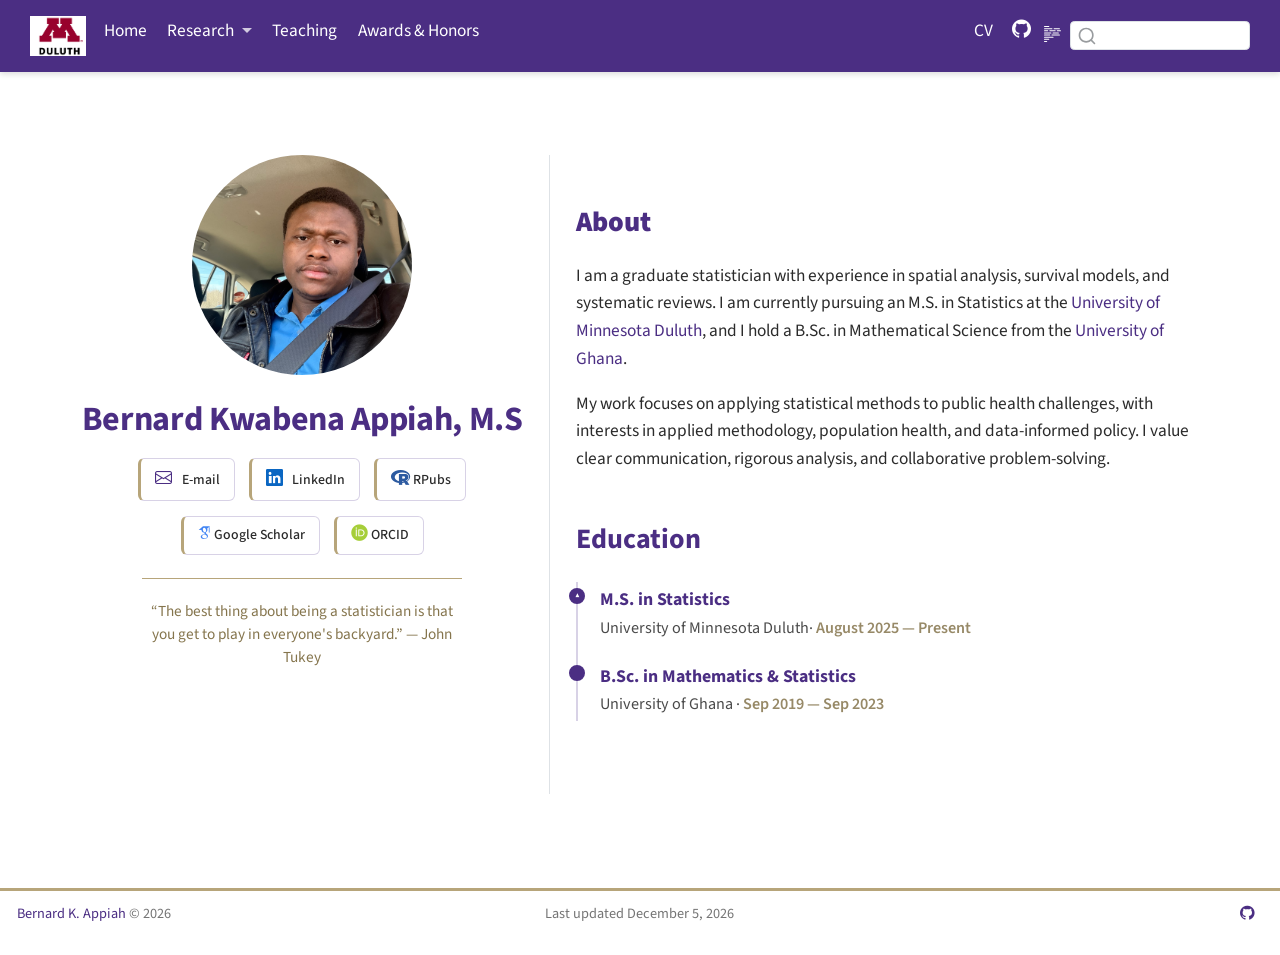
==== docs/index.html @ 7c4f12eb "Update Quarto website" ====
<!DOCTYPE html>
<html xmlns="http://www.w3.org/1999/xhtml" lang="en" xml:lang="en"><head>

<meta charset="utf-8">
<meta name="generator" content="quarto-1.10.18">

<meta name="viewport" content="width=device-width, initial-scale=1.0, user-scalable=yes">

<meta name="author" content="Bernard Kwabena Appiah">
<meta name="description" content="Academic website for Bernard Kwabena Appiah, specializing in statistical modeling and data science.">

<title>Bernard Kwabena Appiah, M.S</title>
<style>
/* Default styles provided by pandoc.
** See https://pandoc.org/MANUAL.html#variables-for-html for config info.
*/
span.smallcaps{font-variant: small-caps;}
div.columns{display: flex; gap: 1.5em;}
div.column{flex: auto;}
@media screen {
div.columns{gap: min(4vw, 1.5em);}
div.column{overflow-x: auto;}
}
div.hanging-indent{margin-left: 1.5em; text-indent: -1.5em;}
ul.task-list{list-style: none;}
ul.task-list li input[type="checkbox"] {
  width: 0.8em;
  margin: 0 0.8em 0.2em -1em; /* quarto-specific, see https://github.com/quarto-dev/quarto-cli/issues/4556 */ 
  vertical-align: middle;
}
</style>


<script src="site_libs/quarto-nav/quarto-nav.js"></script>
<script src="site_libs/clipboard/clipboard.min.js"></script>
<script src="site_libs/quarto-search/autocomplete.umd.js"></script>
<script src="site_libs/quarto-search/fuse.min.js"></script>
<script src="site_libs/quarto-search/quarto-search.js"></script>
<meta name="quarto:offset" content="./">
<script src="site_libs/quarto-html/quarto.js" type="module"></script>
<script src="site_libs/quarto-html/tabsets/tabsets.js" type="module"></script>
<script src="site_libs/quarto-html/popper.min.js"></script>
<script src="site_libs/quarto-html/tippy.umd.min.js"></script>
<link href="site_libs/quarto-html/tippy.css" rel="stylesheet">
<link href="site_libs/quarto-html/quarto-syntax-highlighting-64a204ab8560d761af7679ceaba22944.css" rel="stylesheet" id="quarto-text-highlighting-styles">
<script src="site_libs/bootstrap/bootstrap.min.js"></script>
<link href="site_libs/bootstrap/bootstrap-icons.css" rel="stylesheet">
<link href="site_libs/bootstrap/bootstrap-f96a53c066baaeff53745275c33fb2b3.min.css" rel="stylesheet" append-hash="true" id="quarto-bootstrap" data-mode="light">
<link href="site_libs/quarto-contrib/fontawesome6-1.2.0/all.min.css" rel="stylesheet">
<link href="site_libs/quarto-contrib/fontawesome6-1.2.0/latex-fontsize.css" rel="stylesheet">
<link href="site_libs/quarto-contrib/academicons-1.9.4/all.css" rel="stylesheet">
<link href="site_libs/quarto-contrib/academicons-1.9.4/size.css" rel="stylesheet">
<script id="quarto-search-options" type="application/json">{
  "location": "navbar",
  "copy-button": false,
  "collapse-after": 3,
  "panel-placement": "end",
  "type": "textbox",
  "limit": 50,
  "keyboard-shortcut": [
    "f",
    "/",
    "s"
  ],
  "language": {
    "search-no-results-text": "No results",
    "search-matching-documents-text": "matching documents",
    "search-copy-link-title": "Copy link to search",
    "search-hide-matches-text": "Hide additional matches",
    "search-more-match-text": "more match in this document",
    "search-more-matches-text": "more matches in this document",
    "search-clear-button-title": "Clear",
    "search-text-placeholder": "",
    "search-detached-cancel-button-title": "Cancel",
    "search-submit-button-title": "Submit",
    "search-label": "Search"
  }
}</script>
<script async="" src="https://www.googletagmanager.com/gtag/js?id=G-P4RRCG44LP"></script>

<script type="text/javascript">

window.dataLayer = window.dataLayer || [];
function gtag(){dataLayer.push(arguments);}
gtag('js', new Date());
gtag('config', 'G-P4RRCG44LP', { 'anonymize_ip': true});
</script>




<link rel="stylesheet" href="styles.css">
<meta property="og:title" content="Bernard Kwabena Appiah, M.S">
<meta property="og:image" content="https://bkappiah007.github.io/files/images/IMG_2571.jpeg">
<meta name="twitter:title" content="Bernard Kwabena Appiah, M.S">
<meta name="twitter:image" content="https://bkappiah007.github.io/files/images/IMG_2571.jpeg">
<meta name="twitter:card" content="summary_large_image">
</head>

<body class="nav-fixed quarto-light">

<div id="quarto-search-results"></div>
  <header id="quarto-header" class="headroom fixed-top">
    <nav class="navbar navbar-expand-lg " data-bs-theme="dark">
      <div class="navbar-container container-fluid">
      <div class="navbar-brand-container mx-auto">
    <a href="./index.html" class="navbar-brand navbar-brand-logo">
    <img src="./files/images/UMD logo.png" alt="University of Minnesota-Duluth" class="navbar-logo light-content">
    <img src="./files/images/UMD logo.png" alt="University of Minnesota-Duluth" class="navbar-logo dark-content">
    </a>
  </div>
            <div id="quarto-search" class="" title="Search"></div>
          <button class="navbar-toggler" type="button" data-bs-toggle="collapse" data-bs-target="#navbarCollapse" aria-controls="navbarCollapse" role="menu" aria-expanded="false" aria-label="Toggle navigation" onclick="if (window.quartoToggleHeadroom) { window.quartoToggleHeadroom(); }">
  <span class="navbar-toggler-icon"></span>
</button>
          <div class="collapse navbar-collapse" id="navbarCollapse">
            <ul class="navbar-nav navbar-nav-scroll me-auto">
  <li class="nav-item">
    <a class="nav-link active" href="./index.html" aria-current="page"> 
<span class="menu-text">Home</span></a>
  </li>  
  <li class="nav-item dropdown ">
    <a class="nav-link dropdown-toggle" href="#" id="nav-menu-research" role="link" data-bs-toggle="dropdown" aria-expanded="false">
 <span class="menu-text">Research</span>
    </a>
    <ul class="dropdown-menu" aria-labelledby="nav-menu-research">    
        <li>
    <a class="dropdown-item" href="./publications.html">
 <span class="dropdown-text">Selected Manuscripts</span></a>
  </li>  
        <li>
    <a class="dropdown-item" href="./projects.html">
 <span class="dropdown-text">Academic Projects</span></a>
  </li>  
    </ul>
  </li>
  <li class="nav-item">
    <a class="nav-link" href="./Teaching.html"> 
<span class="menu-text">Teaching</span></a>
  </li>  
  <li class="nav-item">
    <a class="nav-link" href="./Awards.html"> 
<span class="menu-text">Awards &amp; Honors</span></a>
  </li>  
</ul>
            <ul class="navbar-nav navbar-nav-scroll ms-auto">
  <li class="nav-item">
    <a class="nav-link" href="./files/Bernard CV.pdf" target="_blank"> 
<span class="menu-text">CV</span></a>
  </li>  
  <li class="nav-item compact">
    <a class="nav-link" href="https://github.com/bkappiah007" target="_blank"> <i class="bi bi-github" role="img">
</i> 
<span class="menu-text"></span></a>
  </li>  
</ul>
          </div> <!-- /navcollapse -->
            <div class="quarto-navbar-tools">
  <a href="" class="quarto-reader-toggle quarto-navigation-tool px-1" onclick="window.quartoToggleReader(); return false;" title="Toggle reader mode">
  <div class="quarto-reader-toggle-btn">
  <i class="bi"></i>
  </div>
</a>
</div>
      </div> <!-- /container-fluid -->
    </nav>
</header>
<!-- content -->
<div id="quarto-content" class="quarto-container page-columns page-rows-contents page-layout-full page-navbar">
<!-- sidebar -->
<!-- margin-sidebar -->
    
<!-- main -->
<main class="content column-page" id="quarto-document-content">




<div class="quarto-about-trestles column-page">
  <div class="about-entity">
    <img src="files/images/IMG_2571.jpeg" class="about-image
  rounded " style="width: 50%;">
<header id="title-block-header" class="quarto-title-block default">
<div class="quarto-title">
<h1 class="title">Bernard Kwabena Appiah, M.S</h1>
</div>
<div class="quarto-title-meta column-page">
  </div>
</header>
    <div class="about-links">
  <a href="mailto:appia063@d.umn.edu" class="about-link" rel="" target="">
    <i class="bi bi-envelope"></i>
     <span class="about-link-text">E-mail</span>
  </a>
  <a href="https://www.linkedin.com/in/bernard-kwabena-appia063/" class="about-link" rel="" target="_blank">
    <i class="bi bi-linkedin"></i>
     <span class="about-link-text">LinkedIn</span>
  </a>
  <a href="https://rpubs.com/Bernard07" class="about-link" rel="" target="">
     <span class="about-link-text"><i class="fa-brands fa-r-project" aria-label="r-project"></i> RPubs</span>
  </a>
  <a href="https://scholar.google.com/citations?user=Yy-I_XoAAAAJ&amp;hl=en" class="about-link" rel="" target="_blank">
     <span class="about-link-text"><i class="ai  ai-google-scholar" aria-label="google-scholar"></i> Google Scholar</span>
  </a>
  <a href="https://orcid.org/0009-0004-9199-4908" class="about-link" rel="" target="_blank">
     <span class="about-link-text"><i class="ai  ai-orcid" aria-label="orcid"></i> ORCID</span>
  </a>
</div>
  </div>
  <div class="about-contents"><div id="hero-heading">
<section id="about" class="level2">
<h2 data-anchor-id="about"><strong>About</strong></h2>
<div class="about">
<p>I am a graduate statistician with experience in spatial analysis, survival models, and systematic reviews. I am currently pursuing an M.S. in Statistics at the <a href="https://d.umn.edu">University of Minnesota Duluth</a>, and I hold a B.Sc. in Mathematical Science from the <a href="https://www.ug.edu.gh">University of Ghana</a>.</p>
<p>My work focuses on applying statistical methods to public health challenges, with interests in applied methodology, population health, and data-informed policy. I value clear communication, rigorous analysis, and collaborative problem-solving.</p>
</div>
</section>
<section id="education" class="level2">
<h2 data-anchor-id="education">Education</h2>
<div class="edu-timeline">
  <div class="edu-item edu-current">
    <div class="edu-degree">M.S. in Statistics</div>
    <div class="edu-school">University of Minnesota Duluth· <span class="edu-year">August 2025 — Present</span></div>
  </div>
  <div class="edu-item">
    <div class="edu-degree">B.Sc. in Mathematics &amp; Statistics</div>
    <div class="edu-school">University of Ghana · 
<span class="edu-year">Sep 2019 — Sep 2023</span></div>
  </div>
</div>
<!-- ## Experience -->
<!-- -   Research Assistant, University of New Mexico -->
<!-- -   Project Assistant, African American Student Services-UNM -->
<!-- ## Education -->
<!-- -   M.S. in Statistics, University of New Mexico (2024-Present) -->
</section>
<section id="section" class="level2">
<h2 data-anchor-id="section"><!-- -   B.S. in Mathematical Science, University of Ghana (2018-2022) --></h2>


</section>
</div></div>
</div>


</main> <!-- /main -->
<script id="quarto-html-after-body" type="application/javascript">
  window.document.addEventListener("DOMContentLoaded", function (event) {
    const isCodeAnnotation = (el) => {
      for (const clz of el.classList) {
        if (clz.startsWith('code-annotation-')) {                     
          return true;
        }
      }
      return false;
    }
    const onCopySuccess = function(e) {
      // button target
      const button = e.trigger;
      // don't keep focus
      button.blur();
      // flash "checked"
      button.classList.add('code-copy-button-checked');
      var currentTitle = button.getAttribute("title");
      button.setAttribute("title", "Copied!");
      let tooltip;
      if (window.bootstrap) {
        button.setAttribute("data-bs-toggle", "tooltip");
        button.setAttribute("data-bs-placement", "left");
        button.setAttribute("data-bs-title", "Copied!");
        tooltip = new bootstrap.Tooltip(button, 
          { trigger: "manual", 
            customClass: "code-copy-button-tooltip",
            offset: [0, -8]});
        tooltip.show();    
      }
      setTimeout(function() {
        if (tooltip) {
          tooltip.hide();
          button.removeAttribute("data-bs-title");
          button.removeAttribute("data-bs-toggle");
          button.removeAttribute("data-bs-placement");
        }
        button.setAttribute("title", currentTitle);
        button.classList.remove('code-copy-button-checked');
      }, 1000);
      // clear code selection
      e.clearSelection();
    }
    const getTextToCopy = function(trigger) {
      const outerScaffold = trigger.parentElement.cloneNode(true);
      const codeEl = outerScaffold.querySelector('code');
      for (const childEl of codeEl.children) {
        if (isCodeAnnotation(childEl)) {
          childEl.remove();
        }
      }
      return codeEl.innerText;
    }
    const clipboard = new window.ClipboardJS('.code-copy-button:not([data-in-quarto-modal])', {
      text: getTextToCopy
    });
    clipboard.on('success', onCopySuccess);
    if (window.document.getElementById('quarto-embedded-source-code-modal')) {
      const clipboardModal = new window.ClipboardJS('.code-copy-button[data-in-quarto-modal]', {
        text: getTextToCopy,
        container: window.document.getElementById('quarto-embedded-source-code-modal')
      });
      clipboardModal.on('success', onCopySuccess);
    }
      var localhostRegex = new RegExp(/^(?:http|https):\/\/localhost\:?[0-9]*\//);
      var mailtoRegex = new RegExp(/^mailto:/);
        var filterRegex = new RegExp("https:\/\/bkappiah007\.github\.io");
      var isInternal = (href) => {
          return filterRegex.test(href) || localhostRegex.test(href) || mailtoRegex.test(href);
      }
      // Inspect non-navigation links and adorn them if external
     var links = window.document.querySelectorAll('a[href]:not(.nav-link):not(.navbar-brand):not(.toc-action):not(.sidebar-link):not(.sidebar-item-toggle):not(.pagination-link):not(.no-external):not([aria-hidden]):not(.dropdown-item):not(.quarto-navigation-tool):not(.about-link)');
      for (var i=0; i<links.length; i++) {
        const link = links[i];
        if (!isInternal(link.href)) {
          // undo the damage that might have been done by quarto-nav.js in the case of
          // links that we want to consider external
          if (link.dataset.originalHref !== undefined) {
            link.href = link.dataset.originalHref;
          }
            // target, if specified
            link.setAttribute("target", "_blank");
            if (link.getAttribute("rel") === null) {
              link.setAttribute("rel", "noopener");
            }
        }
      }
    function tippyHover(el, contentFn, onTriggerFn, onUntriggerFn) {
      const config = {
        allowHTML: true,
        maxWidth: 500,
        delay: 100,
        arrow: false,
        appendTo: function(el) {
            return el.parentElement;
        },
        interactive: true,
        interactiveBorder: 10,
        theme: 'quarto',
        placement: 'bottom-start',
      };
      if (contentFn) {
        config.content = contentFn;
      }
      if (onTriggerFn) {
        config.onTrigger = onTriggerFn;
      }
      if (onUntriggerFn) {
        config.onUntrigger = onUntriggerFn;
      }
      window.tippy(el, config); 
    }
    const noterefs = window.document.querySelectorAll('a[role="doc-noteref"]');
    for (var i=0; i<noterefs.length; i++) {
      const ref = noterefs[i];
      tippyHover(ref, function() {
        // use id or data attribute instead here
        let href = ref.getAttribute('data-footnote-href') || ref.getAttribute('href');
        try { href = new URL(href).hash; } catch {}
        const id = href.replace(/^#\/?/, "");
        const note = window.document.getElementById(id);
        if (note) {
          return note.innerHTML;
        } else {
          return "";
        }
      });
    }
    const xrefs = window.document.querySelectorAll('a.quarto-xref');
    const processXRef = (id, note) => {
      // Strip column container classes
      const stripColumnClz = (el) => {
        el.classList.remove("page-full", "page-columns");
        if (el.children) {
          for (const child of el.children) {
            stripColumnClz(child);
          }
        }
      }
      stripColumnClz(note)
      if (id === null || id.startsWith('sec-')) {
        // Special case sections, only their first couple elements
        const container = document.createElement("div");
        if (note.children && note.children.length > 2) {
          container.appendChild(note.children[0].cloneNode(true));
          for (let i = 1; i < note.children.length; i++) {
            const child = note.children[i];
            if (child.tagName === "P" && child.innerText === "") {
              continue;
            } else {
              container.appendChild(child.cloneNode(true));
              break;
            }
          }
          if (window.Quarto?.typesetMath) {
            window.Quarto.typesetMath(container);
          }
          return container.innerHTML
        } else {
          if (window.Quarto?.typesetMath) {
            window.Quarto.typesetMath(note);
          }
          return note.innerHTML;
        }
      } else {
        // Remove any anchor links if they are present
        const anchorLink = note.querySelector('a.anchorjs-link');
        if (anchorLink) {
          anchorLink.remove();
        }
        if (window.Quarto?.typesetMath) {
          window.Quarto.typesetMath(note);
        }
        if (note.classList.contains("callout")) {
          return note.outerHTML;
        } else {
          return note.innerHTML;
        }
      }
    }
    for (var i=0; i<xrefs.length; i++) {
      const xref = xrefs[i];
      tippyHover(xref, undefined, function(instance) {
        instance.disable();
        let url = xref.getAttribute('href');
        let hash = undefined; 
        if (url.startsWith('#')) {
          hash = url;
        } else {
          try { hash = new URL(url).hash; } catch {}
        }
        if (hash) {
          const id = hash.replace(/^#\/?/, "");
          const note = window.document.getElementById(id);
          if (note !== null) {
            try {
              const html = processXRef(id, note.cloneNode(true));
              instance.setContent(html);
            } finally {
              instance.enable();
              instance.show();
            }
          } else {
            // See if we can fetch this
            fetch(url.split('#')[0])
            .then(res => res.text())
            .then(html => {
              const parser = new DOMParser();
              const htmlDoc = parser.parseFromString(html, "text/html");
              const note = htmlDoc.getElementById(id);
              if (note !== null) {
                const html = processXRef(id, note);
                instance.setContent(html);
              } 
            }).finally(() => {
              instance.enable();
              instance.show();
            });
          }
        } else {
          // See if we can fetch a full url (with no hash to target)
          // This is a special case and we should probably do some content thinning / targeting
          fetch(url)
          .then(res => res.text())
          .then(html => {
            const parser = new DOMParser();
            const htmlDoc = parser.parseFromString(html, "text/html");
            const note = htmlDoc.querySelector('main.content');
            if (note !== null) {
              // This should only happen for chapter cross references
              // (since there is no id in the URL)
              // remove the first header
              if (note.children.length > 0 && note.children[0].tagName === "HEADER") {
                note.children[0].remove();
              }
              const html = processXRef(null, note);
              instance.setContent(html);
            } 
          }).finally(() => {
            instance.enable();
            instance.show();
          });
        }
      }, function(instance) {
      });
    }
        let selectedAnnoteEl;
        const selectorForAnnotation = ( cell, annotation) => {
          let cellAttr = 'data-code-cell="' + cell + '"';
          let lineAttr = 'data-code-annotation="' +  annotation + '"';
          const selector = 'span[' + cellAttr + '][' + lineAttr + ']';
          return selector;
        }
        const selectCodeLines = (annoteEl) => {
          const doc = window.document;
          const targetCell = annoteEl.getAttribute("data-target-cell");
          const targetAnnotation = annoteEl.getAttribute("data-target-annotation");
          const annoteSpan = window.document.querySelector(selectorForAnnotation(targetCell, targetAnnotation));
          const lines = annoteSpan.getAttribute("data-code-lines").split(",");
          const lineIds = lines.map((line) => {
            return targetCell + "-" + line;
          })
          let top = null;
          let height = null;
          let parent = null;
          if (lineIds.length > 0) {
              //compute the position of the single el (top and bottom and make a div)
              const el = window.document.getElementById(lineIds[0]);
              top = el.offsetTop;
              height = el.offsetHeight;
              parent = el.parentElement.parentElement;
            if (lineIds.length > 1) {
              const lastEl = window.document.getElementById(lineIds[lineIds.length - 1]);
              const bottom = lastEl.offsetTop + lastEl.offsetHeight;
              height = bottom - top;
            }
            if (top !== null && height !== null && parent !== null) {
              // cook up a div (if necessary) and position it 
              let div = window.document.getElementById("code-annotation-line-highlight");
              if (div === null) {
                div = window.document.createElement("div");
                div.setAttribute("id", "code-annotation-line-highlight");
                div.style.position = 'absolute';
                parent.appendChild(div);
              }
              div.style.top = top - 2 + "px";
              div.style.height = height + 4 + "px";
              div.style.left = 0;
              let gutterDiv = window.document.getElementById("code-annotation-line-highlight-gutter");
              if (gutterDiv === null) {
                gutterDiv = window.document.createElement("div");
                gutterDiv.setAttribute("id", "code-annotation-line-highlight-gutter");
                gutterDiv.style.position = 'absolute';
                const codeCell = window.document.getElementById(targetCell);
                const gutter = codeCell.querySelector('.code-annotation-gutter');
                gutter.appendChild(gutterDiv);
              }
              gutterDiv.style.top = top - 2 + "px";
              gutterDiv.style.height = height + 4 + "px";
            }
            selectedAnnoteEl = annoteEl;
          }
        };
        const unselectCodeLines = () => {
          const elementsIds = ["code-annotation-line-highlight", "code-annotation-line-highlight-gutter"];
          elementsIds.forEach((elId) => {
            const div = window.document.getElementById(elId);
            if (div) {
              div.remove();
            }
          });
          selectedAnnoteEl = undefined;
        };
          // Handle positioning of the toggle
      window.addEventListener(
        "resize",
        throttle(() => {
          elRect = undefined;
          if (selectedAnnoteEl) {
            selectCodeLines(selectedAnnoteEl);
          }
        }, 10)
      );
      function throttle(fn, ms) {
      let throttle = false;
      let timer;
        return (...args) => {
          if(!throttle) { // first call gets through
              fn.apply(this, args);
              throttle = true;
          } else { // all the others get throttled
              if(timer) clearTimeout(timer); // cancel #2
              timer = setTimeout(() => {
                fn.apply(this, args);
                timer = throttle = false;
              }, ms);
          }
        };
      }
        // Attach click handler to the DT
        const annoteDls = window.document.querySelectorAll('dt[data-target-cell]');
        for (const annoteDlNode of annoteDls) {
          annoteDlNode.addEventListener('click', (event) => {
            const clickedEl = event.target;
            if (clickedEl !== selectedAnnoteEl) {
              unselectCodeLines();
              const activeEl = window.document.querySelector('dt[data-target-cell].code-annotation-active');
              if (activeEl) {
                activeEl.classList.remove('code-annotation-active');
              }
              selectCodeLines(clickedEl);
              clickedEl.classList.add('code-annotation-active');
            } else {
              // Unselect the line
              unselectCodeLines();
              clickedEl.classList.remove('code-annotation-active');
            }
          });
        }
    const findCites = (el) => {
      const parentEl = el.parentElement;
      if (parentEl) {
        const cites = parentEl.dataset.cites;
        if (cites) {
          return {
            el,
            cites: cites.split(' ')
          };
        } else {
          return findCites(el.parentElement)
        }
      } else {
        return undefined;
      }
    };
    var bibliorefs = window.document.querySelectorAll('a[role="doc-biblioref"]');
    for (var i=0; i<bibliorefs.length; i++) {
      const ref = bibliorefs[i];
      const citeInfo = findCites(ref);
      if (citeInfo) {
        tippyHover(citeInfo.el, function() {
          var popup = window.document.createElement('div');
          citeInfo.cites.forEach(function(cite) {
            var citeDiv = window.document.createElement('div');
            citeDiv.classList.add('hanging-indent');
            citeDiv.classList.add('csl-entry');
            var biblioDiv = window.document.getElementById('ref-' + cite);
            if (biblioDiv) {
              citeDiv.innerHTML = biblioDiv.innerHTML;
            }
            popup.appendChild(citeDiv);
          });
          return popup.innerHTML;
        });
      }
    }
  });
  </script>
</div> <!-- /content -->
<footer class="footer">
  <div class="nav-footer">
    <div class="nav-footer-left">
<a href="https://github.com/bkappiah007">Bernard K. Appiah</a> ©
<script>document.write(new Date().getFullYear())</script>
</div>   
    <div class="nav-footer-center">
Last updated
<script>document.write(new Date(document.lastModified).toLocaleDateString("en-US", {year:"numeric", month:"long", day:"numeric"}))</script>
</div>
    <div class="nav-footer-right">
      <ul class="footer-items list-unstyled">
    <li class="nav-item compact">
    <a class="nav-link" href="https://github.com/bkappiah" target="_blank">
      <i class="bi bi-github" role="img">
</i> 
    </a>
  </li>  
</ul>
    </div>
  </div>
</footer>




</body></html>
---- docs/site_libs/quarto-html/tippy.css ----
.tippy-box[data-animation=fade][data-state=hidden]{opacity:0}[data-tippy-root]{max-width:calc(100vw - 10px)}.tippy-box{position:relative;background-color:#333;color:#fff;border-radius:4px;font-size:14px;line-height:1.4;white-space:normal;outline:0;transition-property:transform,visibility,opacity}.tippy-box[data-placement^=top]>.tippy-arrow{bottom:0}.tippy-box[data-placement^=top]>.tippy-arrow:before{bottom:-7px;left:0;border-width:8px 8px 0;border-top-color:initial;transform-origin:center top}.tippy-box[data-placement^=bottom]>.tippy-arrow{top:0}.tippy-box[data-placement^=bottom]>.tippy-arrow:before{top:-7px;left:0;border-width:0 8px 8px;border-bottom-color:initial;transform-origin:center bottom}.tippy-box[data-placement^=left]>.tippy-arrow{right:0}.tippy-box[data-placement^=left]>.tippy-arrow:before{border-width:8px 0 8px 8px;border-left-color:initial;right:-7px;transform-origin:center left}.tippy-box[data-placement^=right]>.tippy-arrow{left:0}.tippy-box[data-placement^=right]>.tippy-arrow:before{left:-7px;border-width:8px 8px 8px 0;border-right-color:initial;transform-origin:center right}.tippy-box[data-inertia][data-state=visible]{transition-timing-function:cubic-bezier(.54,1.5,.38,1.11)}.tippy-arrow{width:16px;height:16px;color:#333}.tippy-arrow:before{content:"";position:absolute;border-color:transparent;border-style:solid}.tippy-content{position:relative;padding:5px 9px;z-index:1}
---- docs/site_libs/quarto-html/quarto-syntax-highlighting-64a204ab8560d761af7679ceaba22944.css ----
/* quarto syntax highlight colors */
:root {
  --quarto-hl-ot-color: #003B4F;
  --quarto-hl-at-color: #657422;
  --quarto-hl-ss-color: #20794D;
  --quarto-hl-an-color: #5E5E5E;
  --quarto-hl-fu-color: #4758AB;
  --quarto-hl-st-color: #20794D;
  --quarto-hl-cf-color: #003B4F;
  --quarto-hl-op-color: #5E5E5E;
  --quarto-hl-er-color: #AD0000;
  --quarto-hl-bn-color: #AD0000;
  --quarto-hl-al-color: #AD0000;
  --quarto-hl-va-color: #111111;
  --quarto-hl-bu-color: inherit;
  --quarto-hl-ex-color: inherit;
  --quarto-hl-pp-color: #AD0000;
  --quarto-hl-in-color: #5E5E5E;
  --quarto-hl-vs-color: #20794D;
  --quarto-hl-wa-color: #5E5E5E;
  --quarto-hl-do-color: #5E5E5E;
  --quarto-hl-im-color: #00769E;
  --quarto-hl-ch-color: #20794D;
  --quarto-hl-dt-color: #AD0000;
  --quarto-hl-fl-color: #AD0000;
  --quarto-hl-co-color: #5E5E5E;
  --quarto-hl-cv-color: #5E5E5E;
  --quarto-hl-cn-color: #8f5902;
  --quarto-hl-sc-color: #5E5E5E;
  --quarto-hl-dv-color: #AD0000;
  --quarto-hl-kw-color: #003B4F;
}

/* other quarto variables */
:root {
  --quarto-font-monospace: SFMono-Regular, Menlo, Monaco, Consolas, "Liberation Mono", "Courier New", monospace;
}

/* syntax highlight based on Pandoc's rules */
pre > code.sourceCode > span {
  color: #003B4F;
}

code.sourceCode > span {
  color: #003B4F;
}

div.sourceCode,
div.sourceCode pre.sourceCode {
  color: #003B4F;
}

/* Normal */
code span {
  color: #003B4F;
}

/* Alert */
code span.al {
  color: #AD0000;
  font-style: inherit;
}

/* Annotation */
code span.an {
  color: #5E5E5E;
  font-style: inherit;
}

/* Attribute */
code span.at {
  color: #657422;
  font-style: inherit;
}

/* BaseN */
code span.bn {
  color: #AD0000;
  font-style: inherit;
}

/* BuiltIn */
code span.bu {
  font-style: inherit;
}

/* ControlFlow */
code span.cf {
  color: #003B4F;
  font-weight: bold;
  font-style: inherit;
}

/* Char */
code span.ch {
  color: #20794D;
  font-style: inherit;
}

/* Constant */
code span.cn {
  color: #8f5902;
  font-style: inherit;
}

/* Comment */
code span.co {
  color: #5E5E5E;
  font-style: inherit;
}

/* CommentVar */
code span.cv {
  color: #5E5E5E;
  font-style: italic;
}

/* Documentation */
code span.do {
  color: #5E5E5E;
  font-style: italic;
}

/* DataType */
code span.dt {
  color: #AD0000;
  font-style: inherit;
}

/* DecVal */
code span.dv {
  color: #AD0000;
  font-style: inherit;
}

/* Error */
code span.er {
  color: #AD0000;
  font-style: inherit;
}

/* Extension */
code span.ex {
  font-style: inherit;
}

/* Float */
code span.fl {
  color: #AD0000;
  font-style: inherit;
}

/* Function */
code span.fu {
  color: #4758AB;
  font-style: inherit;
}

/* Import */
code span.im {
  color: #00769E;
  font-style: inherit;
}

/* Information */
code span.in {
  color: #5E5E5E;
  font-style: inherit;
}

/* Keyword */
code span.kw {
  color: #003B4F;
  font-weight: bold;
  font-style: inherit;
}

/* Operator */
code span.op {
  color: #5E5E5E;
  font-style: inherit;
}

/* Other */
code span.ot {
  color: #003B4F;
  font-style: inherit;
}

/* Preprocessor */
code span.pp {
  color: #AD0000;
  font-style: inherit;
}

/* SpecialChar */
code span.sc {
  color: #5E5E5E;
  font-style: inherit;
}

/* SpecialString */
code span.ss {
  color: #20794D;
  font-style: inherit;
}

/* String */
code span.st {
  color: #20794D;
  font-style: inherit;
}

/* Variable */
code span.va {
  color: #111111;
  font-style: inherit;
}

/* VerbatimString */
code span.vs {
  color: #20794D;
  font-style: inherit;
}

/* Warning */
code span.wa {
  color: #5E5E5E;
  font-style: italic;
}

.prevent-inlining {
  content: "</";
}

/*# sourceMappingURL=9d8d5bb603a83b8298b89080a598c93b.css.map */
---- docs/site_libs/quarto-contrib/fontawesome6-1.2.0/latex-fontsize.css ----
.fa-tiny {
  font-size: 0.5em;
}
.fa-scriptsize {
  font-size: 0.7em;
}
.fa-footnotesize {
  font-size: 0.8em;
}
.fa-small {
  font-size: 0.9em;
}
.fa-normalsize {
  font-size: 1em;
}
.fa-large {
  font-size: 1.2em;
}
.fa-Large {
  font-size: 1.5em;
}
.fa-LARGE {
  font-size: 1.75em;
}
.fa-huge {
  font-size: 2em;
}
.fa-Huge {
  font-size: 2.5em;
}
---- docs/site_libs/quarto-contrib/academicons-1.9.4/all.css ----
/*
 *  Academicons 1.9.4 by James Walsh (https://github.com/jpswalsh) and Katja Bercic (https://github.com/katjabercic)
 *  Fonts generated using FontForge - https://fontforge.org
 *  Square icons designed to be used alongside Font Awesome square icons - https://fortawesome.github.io/Font-Awesome/
 *  Licenses - Font: SIL OFL 1.1, CSS: MIT License
 */
@font-face {
  font-family: 'Academicons';
  font-style: normal;
  font-weight: 400;
  font-display: block;
  src: url('1e21o67/academicons.eot');
  src: url('1e21o67/academicons.eot') format('embedded-opentype'),
    url('1e21o67/academicons.ttf') format('truetype'),
    url('1e21o67/academicons.woff') format('woff'),
    url('1e21o67/academicons.svg') format('svg');
}

.ai {
  font-family: 'Academicons';
  font-weight: 400;
  -moz-osx-font-smoothing: grayscale;
  -webkit-font-smoothing: antialiased;
  display: inline-block;
  font-style: normal;
  font-variant: normal;
  text-rendering: auto;
  line-height: 1;
}

.ai-academia:before {
  content: "\e9af";
}

.ai-academia-square:before {
  content: "\e93d";
}

.ai-acclaim:before {
  content: "\e92e";
}

.ai-acclaim-square:before {
  content: "\e93a";
}

.ai-acm:before {
  content: "\e93c";
}

.ai-acm-square:before {
  content: "\e95d";
}

.ai-acmdl:before {
  content: "\e96a";
}

.ai-acmdl-square:before {
  content: "\e9d3";
}

.ai-ads:before {
  content: "\e9cb";
}

.ai-ads-square:before {
  content: "\e94a";
}

.ai-africarxiv:before {
  content: "\e91b";
}

.ai-africarxiv-square:before {
  content: "\e90b";
}

.ai-archive:before {
  content: "\e955";
}

.ai-archive-square:before {
  content: "\e956";
}

.ai-arxiv:before {
  content: "\e974";
}

.ai-arxiv-square:before {
  content: "\e9a6";
}

.ai-biorxiv:before {
  content: "\e9a2";
}

.ai-biorxiv-square:before {
  content: "\e98b";
}

.ai-ceur:before {
  content: "\e96d";
}

.ai-ceur-square:before {
  content: "\e92f";
}

.ai-ciencia-vitae:before {
  content: "\e912";
}

.ai-ciencia-vitae-square:before {
  content: "\e913";
}

.ai-clarivate:before {
  content: "\e924";
}

.ai-clarivate-square:before {
  content: "\e925";
}

.ai-closed-access:before {
  content: "\e942";
}

.ai-closed-access-square:before {
  content: "\e943";
}

.ai-conversation:before {
  content: "\e94c";
}

.ai-conversation-square:before {
  content: "\e915";
}

.ai-coursera:before {
  content: "\e95f";
}

.ai-coursera-square:before {
  content: "\e97f";
}

.ai-crossref:before {
  content: "\e918";
}

.ai-crossref-square:before {
  content: "\e919";
}

.ai-cv:before {
  content: "\e9a5";
}

.ai-cv-square:before {
  content: "\e90a";
}

.ai-datacite:before {
  content: "\e91c";
}

.ai-datacite-square:before {
  content: "\e91d";
}

.ai-dataverse:before {
  content: "\e9f7";
}

.ai-dataverse-square:before {
  content: "\e9e4";
}

.ai-dblp:before {
  content: "\e94f";
}

.ai-dblp-square:before {
  content: "\e93f";
}

.ai-depsy:before {
  content: "\e97a";
}

.ai-depsy-square:before {
  content: "\e94b";
}

.ai-doi:before {
  content: "\e97e";
}

.ai-doi-square:before {
  content: "\e98f";
}

.ai-dryad:before {
  content: "\e97c";
}

.ai-dryad-square:before {
  content: "\e98c";
}

.ai-elsevier:before {
  content: "\e961";
}

.ai-elsevier-square:before {
  content: "\e910";
}

.ai-figshare:before {
  content: "\e981";
}

.ai-figshare-square:before {
  content: "\e9e7";
}

.ai-google-scholar:before {
  content: "\e9d4";
}

.ai-google-scholar-square:before {
  content: "\e9f9";
}

.ai-hal:before {
  content: "\e92c";
}

.ai-hal-square:before {
  content: "\e92d";
}

.ai-hypothesis:before {
  content: "\e95a";
}

.ai-hypothesis-square:before {
  content: "\e95b";
}

.ai-ideas-repec:before {
  content: "\e9ed";
}

.ai-ideas-repec-square:before {
  content: "\e9f8";
}

.ai-ieee:before {
  content: "\e929";
}

.ai-ieee-square:before {
  content: "\e9b9";
}

.ai-impactstory:before {
  content: "\e9cf";
}

.ai-impactstory-square:before {
  content: "\e9aa";
}

.ai-inaturalist:before {
  content: "\e900";
}

.ai-inaturalist-square:before {
  content: "\e901";
}

.ai-inpn:before {
  content: "\e902";
}

.ai-inpn-square:before {
  content: "\e903";
}

.ai-inspire:before {
  content: "\e9e9";
}

.ai-inspire-square:before {
  content: "\e9fe";
}

.ai-isidore:before {
  content: "\e936";
}

.ai-isidore-square:before {
  content: "\e954";
}

.ai-isni:before {
  content: "\e957";
}

.ai-isni-square:before {
  content: "\e958";
}

.ai-jstor:before {
  content: "\e938";
}

.ai-jstor-square:before {
  content: "\e944";
}

.ai-lattes:before {
  content: "\e9b3";
}

.ai-lattes-square:before {
  content: "\e99c";
}

.ai-mathoverflow:before {
  content: "\e9f6";
}

.ai-mathoverflow-square:before {
  content: "\e97b";
}

.ai-mendeley:before {
  content: "\e9f0";
}

.ai-mendeley-square:before {
  content: "\e9f3";
}

.ai-moodle:before {
  content: "\e907";
}

.ai-moodle-square:before {
  content: "\e908";
}

.ai-mtmt:before {
  content: "\e950";
}

.ai-mtmt-square:before {
  content: "\e951";
}

.ai-nakala:before {
  content: "\e940";
}

.ai-nakala-square:before {
  content: "\e941";
}

.ai-obp:before {
  content: "\e92a";
}

.ai-obp-square:before {
  content: "\e92b";
}

.ai-open-access:before {
  content: "\e939";
}

.ai-open-access-square:before {
  content: "\e9f4";
}

.ai-open-data:before {
  content: "\e966";
}

.ai-open-data-square:before {
  content: "\e967";
}

.ai-open-materials:before {
  content: "\e968";
}

.ai-open-materials-square:before {
  content: "\e969";
}

.ai-openedition:before {
  content: "\e946";
}

.ai-openedition-square:before {
  content: "\e947";
}

.ai-orcid:before {
  content: "\e9d9";
}

.ai-orcid-square:before {
  content: "\e9c3";
}

.ai-osf:before {
  content: "\e9ef";
}

.ai-osf-square:before {
  content: "\e931";
}

.ai-overleaf:before {
  content: "\e914";
}

.ai-overleaf-square:before {
  content: "\e98d";
}

.ai-philpapers:before {
  content: "\e98a";
}

.ai-philpapers-square:before {
  content: "\e96f";
}

.ai-piazza:before {
  content: "\e99a";
}

.ai-piazza-square:before {
  content: "\e90c";
}

.ai-preregistered:before {
  content: "\e906";
}

.ai-preregistered-square:before {
  content: "\e96b";
}

.ai-protocols:before {
  content: "\e952";
}

.ai-protocols-square:before {
  content: "\e953";
}

.ai-psyarxiv:before {
  content: "\e90e";
}

.ai-psyarxiv-square:before {
  content: "\e90f";
}

.ai-publons:before {
  content: "\e937";
}

.ai-publons-square:before {
  content: "\e94e";
}

.ai-pubmed:before {
  content: "\e99f";
}

.ai-pubmed-square:before {
  content: "\e97d";
}

.ai-pubpeer:before {
  content: "\e922";
}

.ai-pubpeer-square:before {
  content: "\e923";
}

.ai-researcherid:before {
  content: "\e91a";
}

.ai-researcherid-square:before {
  content: "\e95c";
}

.ai-researchgate:before {
  content: "\e95e";
}

.ai-researchgate-square:before {
  content: "\e99e";
}

.ai-ror:before {
  content: "\e948";
}

.ai-ror-square:before {
  content: "\e949";
}

.ai-sci-hub:before {
  content: "\e959";
}

.ai-sci-hub-square:before {
  content: "\e905";
}

.ai-scirate:before {
  content: "\e98e";
}

.ai-scirate-square:before {
  content: "\e99d";
}

.ai-scopus:before {
  content: "\e91e";
}

.ai-scopus-square:before {
  content: "\e91f";
}

.ai-semantic-scholar:before {
  content: "\e96e";
}

.ai-semantic-scholar-square:before {
  content: "\e96c";
}

.ai-springer:before {
  content: "\e928";
}

.ai-springer-square:before {
  content: "\e99b";
}

.ai-ssrn:before {
  content: "\e916";
}

.ai-ssrn-square:before {
  content: "\e917";
}

.ai-stackoverflow:before {
  content: "\e920";
}

.ai-stackoverflow-square:before {
  content: "\e921";
}

.ai-viaf:before {
  content: "\e933";
}

.ai-viaf-square:before {
  content: "\e934";
}

.ai-wiley:before {
  content: "\e926";
}

.ai-wiley-square:before {
  content: "\e927";
}

.ai-zenodo:before {
  content: "\e911";
}

.ai-zotero:before {
  content: "\e962";
}

.ai-zotero-square:before {
  content: "\e932";
}

/*  Duplication of the FontAwesome style classes using 'ai' in place of 'fa'. */
.ai-lg {
  font-size: 1.33333em;
  line-height: 0.75em;
  vertical-align: -.0667em;
}

.ai-xs {
  font-size: .75em;
}

.ai-sm {
  font-size: .875em;
}

.ai-1x {
  font-size: 1em;
}

.ai-2x {
  font-size: 2em;
}

.ai-3x {
  font-size: 3em;
}

.ai-4x {
  font-size: 4em;
}

.ai-5x {
  font-size: 5em;
}

.ai-6x {
  font-size: 6em;
}

.ai-7x {
  font-size: 7em;
}

.ai-8x {
  font-size: 8em;
}

.ai-9x {
  font-size: 9em;
}

.ai-10x {
  font-size: 10em;
}

.ai-fw {
  text-align: center;
  width: 1.25em;
}

.ai-ul {
  list-style-type: none;
  margin-left: 2.5em;
  padding-left: 0;
}

.ai-ul>li {
  position: relative;
}

.ai-li {
  left: -2em;
  position: absolute;
  text-align: center;
  width: 2em;
  line-height: inherit;
}

.ai-border {
  border: solid 0.08em #eee;
  border-radius: .1em;
  padding: .2em .25em .15em;
}

.ai-pull-left {
  float: left;
}

.ai-pull-right {
  float: right;
}

.ai.ai-pull-left {
  margin-right: .3em;
}

.ai.ai-pull-right {
  margin-right: .3em;
}

.ai-stack {
  display: inline-block;
  height: 2em;
  line-height: 2em;
  position: relative;
  vertical-align: middle;
  width: 2.5em;
}

.ai-stack-1x,
.ai-stack-2x {
  left: 0;
  position: absolute;
  text-align: center;
  width: 100%;
}

.ai-stack-1x {
  line-height: inherit;
}

.ai-stack-2x {
  font-size: 2em;
}

.ai-inverse {
  color: #fff;
}
---- docs/site_libs/quarto-contrib/academicons-1.9.4/size.css ----
.ai-tiny {
  font-size: 0.5em;
}

.ai-scriptsize {
  font-size: 0.7em;
}

.ai-footnotesize {
  font-size: 0.8em;
}

.ai-small {
  font-size: 0.9em;
}

.ai-normalsize {
  font-size: 1em;
}

.ai-large {
  font-size: 1.2em;
}

.ai-Large {
  font-size: 1.5em;
}

.ai-LARGE {
  font-size: 1.75em;
}

.ai-huge {
  font-size: 2em;
}

.ai-Huge {
  font-size: 2.5em;
}

.ai-1x {
  font-size: 1em;
}

.ai-2x {
  font-size: 2em;
}

.ai-3x {
  font-size: 3em;
}

.ai-4x {
  font-size: 4em;
}

.ai-5x {
  font-size: 5em;
}

.ai-6x {
  font-size: 6em;
}

.ai-7x {
  font-size: 7em;
}

.ai-8x {
  font-size: 8em;
}

.ai-9x {
  font-size: 9em;
}

.ai-10x {
  font-size: 10em;
}

.ai-2xs {
  font-size: 0.625em;
  line-height: 0.1em;
  vertical-align: 0.225em;
}

.ai-xs {
  font-size: 0.75em;
  line-height: 0.08333em;
  vertical-align: 0.125em;
}

.ai-sm {
  font-size: 0.875em;
  line-height: 0.07143em;
  vertical-align: 0.05357em;
}

.ai-lg {
  font-size: 1.25em;
  line-height: 0.05em;
  vertical-align: -0.075em;
}

.ai-xl {
  font-size: 1.5em;
  line-height: 0.04167em;
  vertical-align: -0.125em;
}

.ai-2xl {
  font-size: 2em;
  line-height: 0.03125em;
  vertical-align: -0.1875em;
}
---- docs/styles.css ----
/* =========================================================
   University of Washington brand theme (light / default)
   Husky Purple #4B2E83  |  Husky Gold #B7A57A  |  Metallic Gold #85754D
   ========================================================= */

:root {
  --uw-purple: #4B2E83;
  --uw-purple-light: #6a4ba8;
  --uw-gold: #B7A57A;
  --uw-metallic-gold: #85754D;
  --uw-ink: #2b2b2b;

  /* Override Bootstrap/cosmo body text so prose is dark, not faded gray */
  --bs-body-color: #2b2b2b;
  --bs-body-color-rgb: 43, 43, 43;
  --bs-emphasis-color: #1a1a1a;
  --bs-secondary-color: rgba(43, 43, 43, 0.85);
}

body { color: var(--uw-ink); font-size: 1.02rem; line-height: 1.6; }

/* Force readable dark text on all prose (cosmo dims it by default) */
body,
p, li, span, td, th, dd, dt,
.about-entity, .about-entity p,
.quarto-about-trestles .about-entity,
.about-contents, .about-contents p,
figcaption, .figure-caption,
.lead, blockquote {
  color: var(--uw-ink);
}
.text-muted, .navbar-text { color: #5a5566 !important; }

/* Links keep brand color (override the rule above) */
a { color: var(--uw-purple); text-decoration: none; }
a:hover, a:focus { color: var(--uw-metallic-gold); text-decoration: underline; }

h1, h4 { color: var(--uw-purple); font-weight: 700; }
h1 { letter-spacing: -0.01em; }
h2, h3 {
  color: var(--uw-purple);
  font-weight: 700;
  border-bottom: 2px solid var(--uw-gold);
  padding-bottom: 0.3rem;
  margin-top: 1.8em;
}

.navbar { box-shadow: 0 2px 6px rgba(0, 0, 0, 0.15); }
.navbar .navbar-brand { font-weight: 700; letter-spacing: 0.01em; }
.navbar .nav-link:hover, .navbar .nav-link:focus { color: var(--uw-gold) !important; }
.navbar .dropdown-menu { border-top: 3px solid var(--uw-gold); }
.navbar .dropdown-item:hover { background-color: rgba(75, 46, 131, 0.08); color: var(--uw-purple); }
.navbar-brand img,
.navbar .navbar-logo {
  max-height: 40px;
  width: auto;
}

/* Clean circular photo, left-aligned, no ring */
.about-image img,
.about-entity img,
#hero-heading img,
.quarto-about-trestles .about-image img {
  border-radius: 50% !important;
  aspect-ratio: 1 / 1 !important;
  width: 220px !important;
  height: 220px !important;
  object-fit: cover !important;
  border: none !important;
}

/* Social buttons: solid, readable */
.about-link {
  color: var(--uw-purple) !important;
  border: 1px solid var(--uw-purple);
  border-radius: 6px;
  transition: all 0.15s ease-in-out;
}
.about-link:hover { background-color: var(--uw-purple); color: #fff !important; }

.btn-primary { background-color: var(--uw-purple); border-color: var(--uw-purple); }
.btn-primary:hover, .btn-primary:focus { background-color: var(--uw-metallic-gold); border-color: var(--uw-metallic-gold); }

blockquote { border-left: 4px solid var(--uw-gold); padding-left: 1rem; }

code { color: var(--uw-metallic-gold); }
div.sourceCode { border-left: 3px solid var(--uw-gold); border-radius: 4px; }

.nav-footer { border-top: 3px solid var(--uw-gold); }
.nav-footer a { color: var(--uw-purple); }

/* =========================================================
   YOUR ORIGINAL STYLES (preserved; accent colors moved to UW palette)
   ========================================================= */

.project-grid {
  display: grid;
  grid-template-columns: repeat(2, minmax(280px, 1fr));
  gap: 2rem;
  padding: 1rem 0;
}
.quarto-grid-item {
  display: flex; flex-direction: column;
  text-decoration: none; color: inherit;
  background: #fff; border-radius: 20px; overflow: hidden;
  box-shadow: 0 4px 12px rgba(0, 0, 0, 0.06);
  transition: transform 0.3s ease, box-shadow 0.3s ease;
}
.quarto-grid-item:hover { transform: scale(1.03); box-shadow: 0 8px 24px rgba(75, 46, 131, 0.18); }
.quarto-grid-item img { width: 100%; height: 200px; object-fit: cover; border-bottom: 1px solid #eee; }
.card-title {
  font-weight: 700; font-size: 1.1rem;
  padding: 0.75rem 1rem 0 1rem; text-align: center; color: var(--uw-purple);
}
.card-description { font-size: 0.95rem; padding: 0.5rem 1rem 1rem 1rem; text-align: center; }

#TOC, .toc, .tocify { color: var(--uw-purple); }
#TOC a, .toc a, .tocify a { color: var(--uw-purple); }
#TOC a.active, .tocify .tocify-focus {
  color: var(--uw-purple) !important; font-weight: bold; border-left: 2px solid var(--uw-purple);
}

.colored-link {
  color: var(--uw-purple); font-weight: 500; text-decoration: none;
  border-bottom: 1px solid var(--uw-purple); transition: all 0.2s ease-in-out;
}
.colored-link:hover { color: var(--uw-metallic-gold); border-bottom: 1px solid var(--uw-metallic-gold); }

ul li strong { color: var(--uw-metallic-gold); }
ul li { margin-bottom: 0.6em; line-height: 1.45; }

/* Navbar text white — LIGHT MODE ONLY */
body.quarto-light .navbar .navbar-brand,
body.quarto-light .navbar .nav-link,
body.quarto-light .navbar .nav-link .menu-text,
body.quarto-light .navbar .navbar-brand .navbar-title {
  color: #ffffff !important;
}
body.quarto-light .navbar .nav-link:hover,
body.quarto-light .navbar .nav-link:focus,
body.quarto-light .navbar .nav-link:hover .menu-text,
body.quarto-light .navbar .nav-link:focus .menu-text {
  color: var(--uw-gold) !important;
}
body.quarto-light .navbar .dropdown-toggle::after {
  color: #ffffff !important;
}

/* Hide Quarto's default toggle glyph */
.quarto-color-scheme-toggle .bi { display: none; }

/* Base icon styling */
.quarto-color-scheme-toggle::before {
  font-family: "bootstrap-icons" !important;
  font-size: 1.15rem;
  color: #ffffff;
  cursor: pointer;
  line-height: 1;
}

/* Default (light) → sun */
.quarto-color-scheme-toggle::before {
  content: "\F5A2";  /* bi-sun-fill */
}

/* Dark mode → moon. The toggle gets .alternate added in dark mode. */
.quarto-color-scheme-toggle.alternate::before {
  content: "\F494";  /* bi-moon-fill */
}

/* =========================================================
   About-block social links — gold-accent rectangles (Option E)
   ========================================================= */
.about-links {
  display: flex;
  flex-wrap: wrap;
  gap: 10px;
}
.about-link {
  display: inline-flex !important;
  align-items: center;
  gap: 7px;
  color: var(--uw-purple) !important;
  background: transparent;
  border: 0.5px solid #d8d2e6 !important;
  border-left: 3px solid var(--uw-gold) !important;
  border-radius: 6px !important;
  padding: 7px 14px !important;
  font-size: 0.92rem;
  font-weight: 500;
  text-decoration: none !important;
  transition: background 0.18s ease, border-color 0.18s ease, color 0.18s ease;
}
.about-link:hover,
.about-link:focus {
  background: rgba(75, 46, 131, 0.06);
  border-left-color: var(--uw-metallic-gold) !important;
  color: var(--uw-purple) !important;
}
.about-link i { font-size: 1rem; }

/* Brand-colored icons inside the about links */
.about-link i { transition: color 0.18s ease; }

/* Email — keep purple (no brand color), or pick one */
.about-link[href^="mailto:"] i { color: var(--uw-purple); }

/* LinkedIn blue */
.about-link[href*="linkedin.com"] i { color: #0A66C2; }

/* RPubs — its blue */
.about-link[href*="rpubs.com"] i { color: #2C5AA0; }

/* Google Scholar blue */
.about-link[href*="scholar.google"] i { color: #4285F4; }

/* ResearchGate teal */
.about-link[href*="researchgate.net"] i { color: #00CCBB; }

/* ORCID green */
.about-link[href*="orcid.org"] i { color: #A6CE39; }


/* Education timeline — dot markers, current program highlighted */
.edu-timeline {
  margin: 1.2rem 0 0;
  border-left: 2px solid #d8d2e6;
}
.edu-item {
  position: relative;
  padding: 4px 0 18px 22px;
}
.edu-item:last-child { padding-bottom: 4px; }
.edu-item::before {
  content: "";
  position: absolute;
  left: -9px;
  top: 6px;
  width: 16px;
  height: 16px;
  border-radius: 50%;
  background: var(--uw-purple);
}
.edu-item.edu-current::before {
  content: "\25B2";
  display: flex;
  align-items: center;
  justify-content: center;
  font-size: 8px;
  color: #fff;
  line-height: 1;
}
.edu-degree {
  color: var(--uw-purple);
  font-weight: 700;
  font-size: 1.05rem;
}
.edu-school {
  color: var(--uw-ink);
  opacity: 0.85;
  font-size: 0.95rem;
}
.edu-year {
  color: var(--uw-metallic-gold);
  font-weight: 600;
}



/* Quote under the about-block links (left column) */
.quarto-about-trestles .about-entity::after {
  content: "“The best thing about being a statistician is that you get to play in everyone's backyard.” — John Tukey";
  display: block;
  margin-top: 1.4rem;
  padding-top: 1.2rem;
  border-top: 1px solid var(--uw-gold);
  font-style: bold;
  font-size: 0.9rem;
  line-height: 1.5;
  color: var(--uw-metallic-gold);
  max-width: 320px;
}
.project-grid {
  display: grid !important;
  grid-template-columns: repeat(2, 1fr) !important;
  gap: 2rem;
  padding: 1rem 0;
}
@media (max-width: 600px) {
  .project-grid { grid-template-columns: 1fr !important; }
}
.about-image img,
.about-entity img,
.quarto-about-trestles .about-image img {
  image-rendering: auto;
  transform: translateZ(0);
}
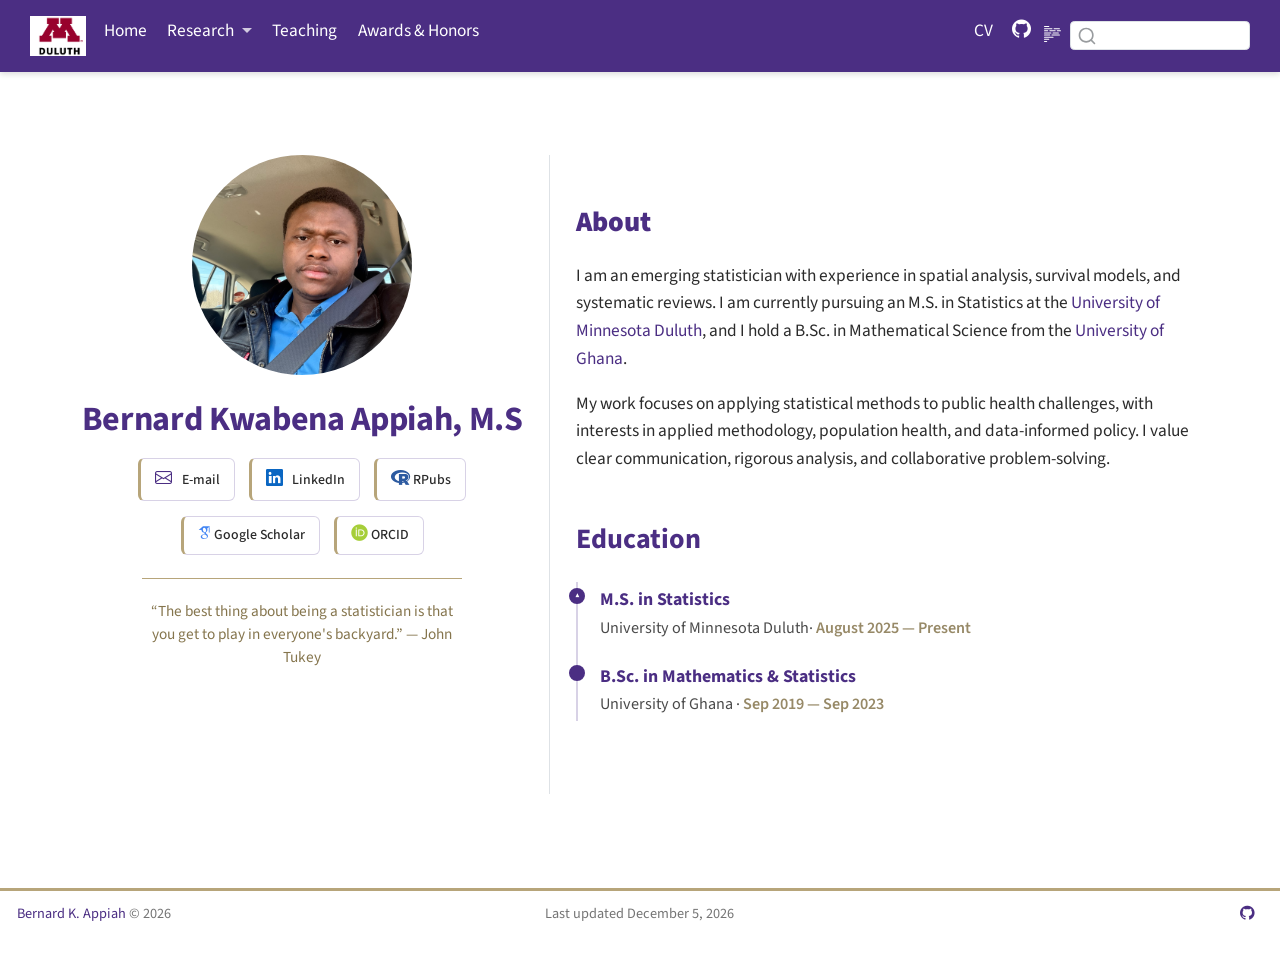
==== commit c4a6b139: "Update website" ====
--- a/docs/index.html
+++ b/docs/index.html
@@ -145,7 +145,7 @@
 </ul>
             <ul class="navbar-nav navbar-nav-scroll ms-auto">
   <li class="nav-item">
-    <a class="nav-link" href="./files/Bernard CV.pdf" target="_blank"> 
+    <a class="nav-link" href="./files/CV_for_Bernard-2.pdf" target="_blank"> 
 <span class="menu-text">CV</span></a>
   </li>  
   <li class="nav-item compact">
@@ -211,7 +211,7 @@
 <section id="about" class="level2">
 <h2 data-anchor-id="about"><strong>About</strong></h2>
 <div class="about">
-<p>I am a graduate statistician with experience in spatial analysis, survival models, and systematic reviews. I am currently pursuing an M.S. in Statistics at the <a href="https://d.umn.edu">University of Minnesota Duluth</a>, and I hold a B.Sc. in Mathematical Science from the <a href="https://www.ug.edu.gh">University of Ghana</a>.</p>
+<p>I am an emerging statistician with experience in spatial analysis, survival models, and systematic reviews. I am currently pursuing an M.S. in Statistics at the <a href="https://d.umn.edu">University of Minnesota Duluth</a>, and I hold a B.Sc. in Mathematical Science from the <a href="https://www.ug.edu.gh">University of Ghana</a>.</p>
 <p>My work focuses on applying statistical methods to public health challenges, with interests in applied methodology, population health, and data-informed policy. I value clear communication, rigorous analysis, and collaborative problem-solving.</p>
 </div>
 </section>
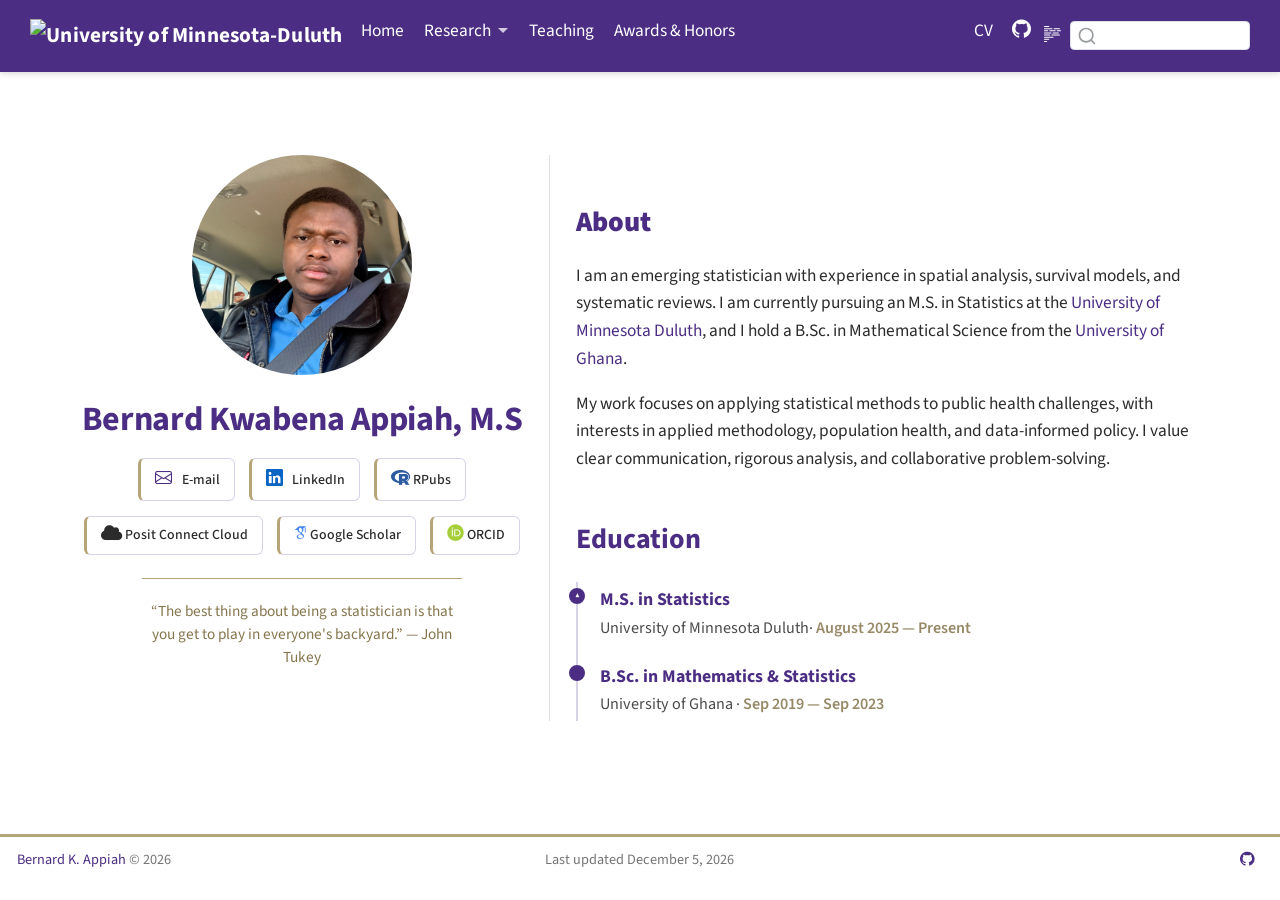
==== commit 69fd4d8f: "Update website" ====
--- a/docs/index.html
+++ b/docs/index.html
@@ -145,7 +145,7 @@
 </ul>
             <ul class="navbar-nav navbar-nav-scroll ms-auto">
   <li class="nav-item">
-    <a class="nav-link" href="./files/CV_for_Bernard-2.pdf" target="_blank"> 
+    <a class="nav-link" href="./files/CV.pdf" target="_blank"> 
 <span class="menu-text">CV</span></a>
   </li>  
   <li class="nav-item compact">
@@ -198,6 +198,9 @@
   </a>
   <a href="https://rpubs.com/Bernard07" class="about-link" rel="" target="">
      <span class="about-link-text"><i class="fa-brands fa-r-project" aria-label="r-project"></i> RPubs</span>
+  </a>
+  <a href="https://connect.posit.cloud/bernardkwabenaappiah" class="about-link" rel="" target="">
+     <span class="about-link-text"><i class="fa-solid fa-cloud" aria-label="cloud"></i> Posit Connect Cloud</span>
   </a>
   <a href="https://scholar.google.com/citations?user=Yy-I_XoAAAAJ&amp;hl=en" class="about-link" rel="" target="_blank">
      <span class="about-link-text"><i class="ai  ai-google-scholar" aria-label="google-scholar"></i> Google Scholar</span>
@@ -228,14 +231,6 @@
 <span class="edu-year">Sep 2019 — Sep 2023</span></div>
   </div>
 </div>
-<!-- ## Experience -->
-<!-- -   Research Assistant, University of New Mexico -->
-<!-- -   Project Assistant, African American Student Services-UNM -->
-<!-- ## Education -->
-<!-- -   M.S. in Statistics, University of New Mexico (2024-Present) -->
-</section>
-<section id="section" class="level2">
-<h2 data-anchor-id="section"><!-- -   B.S. in Mathematical Science, University of Ghana (2018-2022) --></h2>
 
 
 </section>
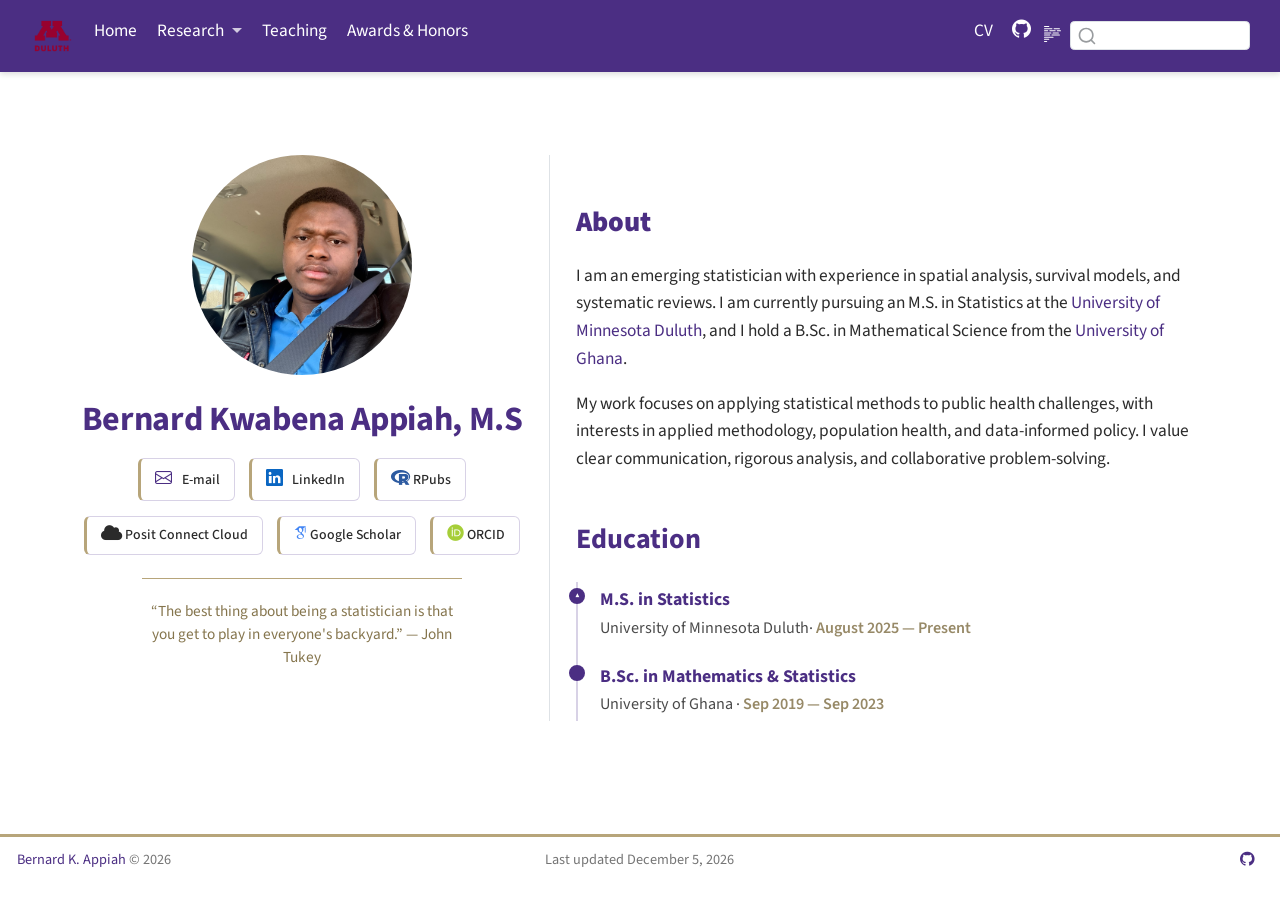
==== commit 5cce014f: "Fix website logo path" ====
--- a/docs/index.html
+++ b/docs/index.html
@@ -105,8 +105,8 @@
       <div class="navbar-container container-fluid">
       <div class="navbar-brand-container mx-auto">
     <a href="./index.html" class="navbar-brand navbar-brand-logo">
-    <img src="./files/images/UMD logo.png" alt="University of Minnesota-Duluth" class="navbar-logo light-content">
-    <img src="./files/images/UMD logo.png" alt="University of Minnesota-Duluth" class="navbar-logo dark-content">
+    <img src="./files/images/UMDLOGO.png" alt="University of Minnesota-Duluth" class="navbar-logo light-content">
+    <img src="./files/images/UMDLOGO.png" alt="University of Minnesota-Duluth" class="navbar-logo dark-content">
     </a>
   </div>
             <div id="quarto-search" class="" title="Search"></div>
@@ -145,7 +145,7 @@
 </ul>
             <ul class="navbar-nav navbar-nav-scroll ms-auto">
   <li class="nav-item">
-    <a class="nav-link" href="./files/CV.pdf" target="_blank"> 
+    <a class="nav-link" href="./files/BernardCV.pdf" target="_blank"> 
 <span class="menu-text">CV</span></a>
   </li>  
   <li class="nav-item compact">
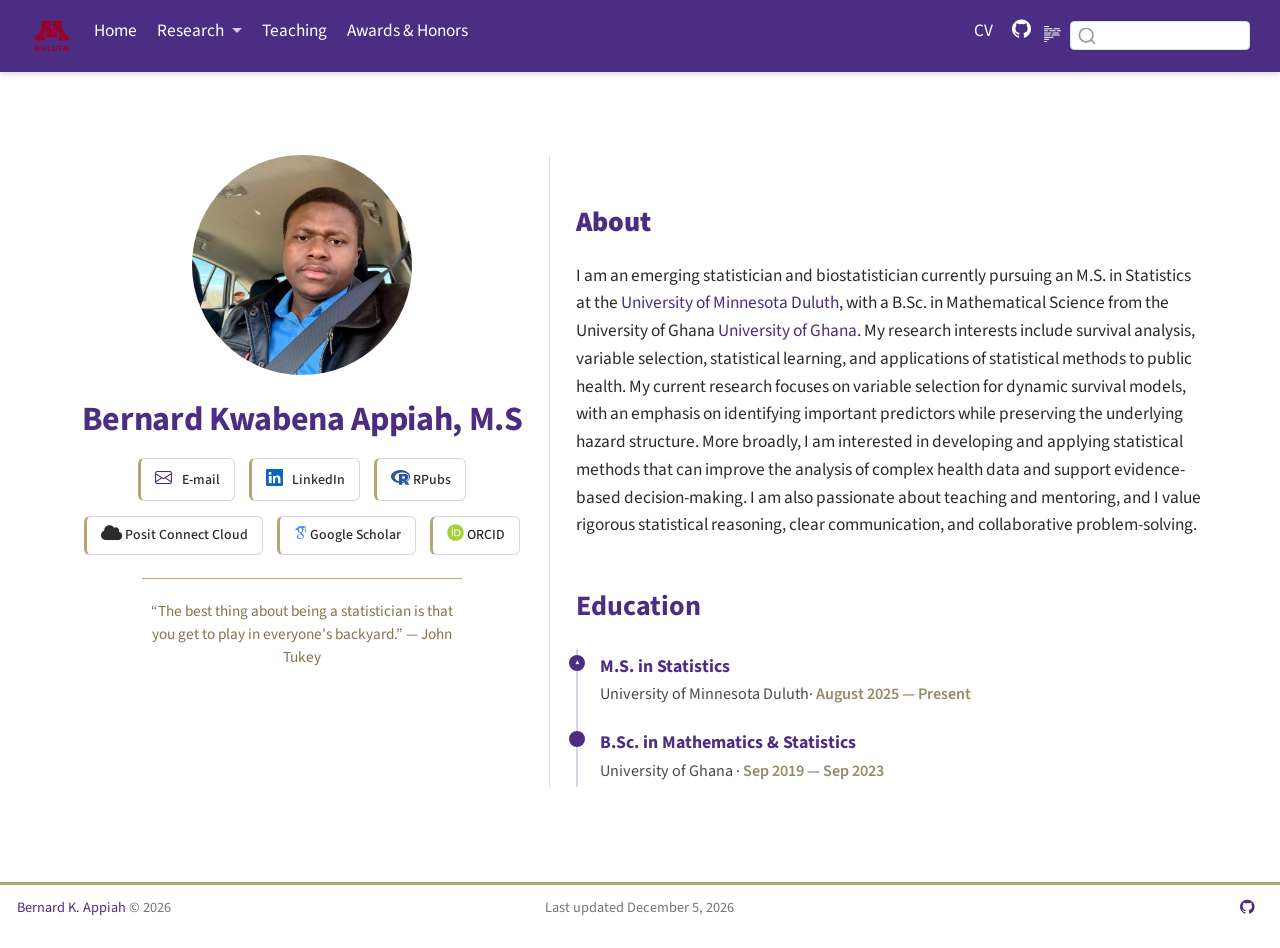
==== commit 10194b6c: "Update website" ====
--- a/docs/index.html
+++ b/docs/index.html
@@ -214,8 +214,7 @@
 <section id="about" class="level2">
 <h2 data-anchor-id="about"><strong>About</strong></h2>
 <div class="about">
-<p>I am an emerging statistician with experience in spatial analysis, survival models, and systematic reviews. I am currently pursuing an M.S. in Statistics at the <a href="https://d.umn.edu">University of Minnesota Duluth</a>, and I hold a B.Sc. in Mathematical Science from the <a href="https://www.ug.edu.gh">University of Ghana</a>.</p>
-<p>My work focuses on applying statistical methods to public health challenges, with interests in applied methodology, population health, and data-informed policy. I value clear communication, rigorous analysis, and collaborative problem-solving.</p>
+<p>I am an emerging statistician and biostatistician currently pursuing an M.S. in Statistics at the <a href="https://d.umn.edu">University of Minnesota Duluth</a>, with a B.Sc. in Mathematical Science from the University of Ghana <a href="https://www.ug.edu.gh">University of Ghana</a>. My research interests include survival analysis, variable selection, statistical learning, and applications of statistical methods to public health. My current research focuses on variable selection for dynamic survival models, with an emphasis on identifying important predictors while preserving the underlying hazard structure. More broadly, I am interested in developing and applying statistical methods that can improve the analysis of complex health data and support evidence-based decision-making. I am also passionate about teaching and mentoring, and I value rigorous statistical reasoning, clear communication, and collaborative problem-solving.</p>
 </div>
 </section>
 <section id="education" class="level2">
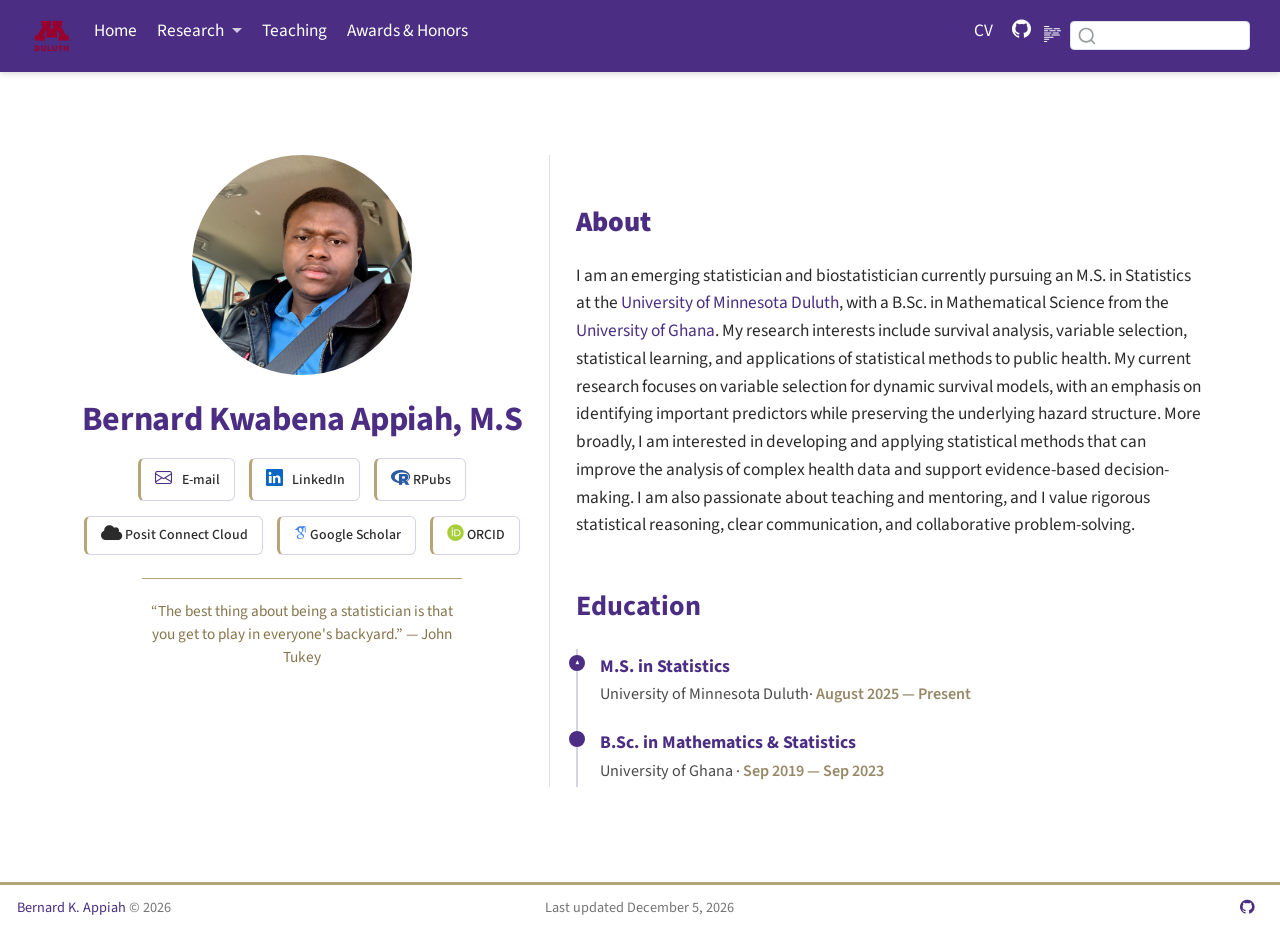
==== commit e8a59e77: "Update website" ====
--- a/docs/index.html
+++ b/docs/index.html
@@ -214,7 +214,7 @@
 <section id="about" class="level2">
 <h2 data-anchor-id="about"><strong>About</strong></h2>
 <div class="about">
-<p>I am an emerging statistician and biostatistician currently pursuing an M.S. in Statistics at the <a href="https://d.umn.edu">University of Minnesota Duluth</a>, with a B.Sc. in Mathematical Science from the University of Ghana <a href="https://www.ug.edu.gh">University of Ghana</a>. My research interests include survival analysis, variable selection, statistical learning, and applications of statistical methods to public health. My current research focuses on variable selection for dynamic survival models, with an emphasis on identifying important predictors while preserving the underlying hazard structure. More broadly, I am interested in developing and applying statistical methods that can improve the analysis of complex health data and support evidence-based decision-making. I am also passionate about teaching and mentoring, and I value rigorous statistical reasoning, clear communication, and collaborative problem-solving.</p>
+<p>I am an emerging statistician and biostatistician currently pursuing an M.S. in Statistics at the <a href="https://d.umn.edu">University of Minnesota Duluth</a>, with a B.Sc. in Mathematical Science from the <a href="https://www.ug.edu.gh">University of Ghana</a>. My research interests include survival analysis, variable selection, statistical learning, and applications of statistical methods to public health. My current research focuses on variable selection for dynamic survival models, with an emphasis on identifying important predictors while preserving the underlying hazard structure. More broadly, I am interested in developing and applying statistical methods that can improve the analysis of complex health data and support evidence-based decision-making. I am also passionate about teaching and mentoring, and I value rigorous statistical reasoning, clear communication, and collaborative problem-solving.</p>
 </div>
 </section>
 <section id="education" class="level2">
